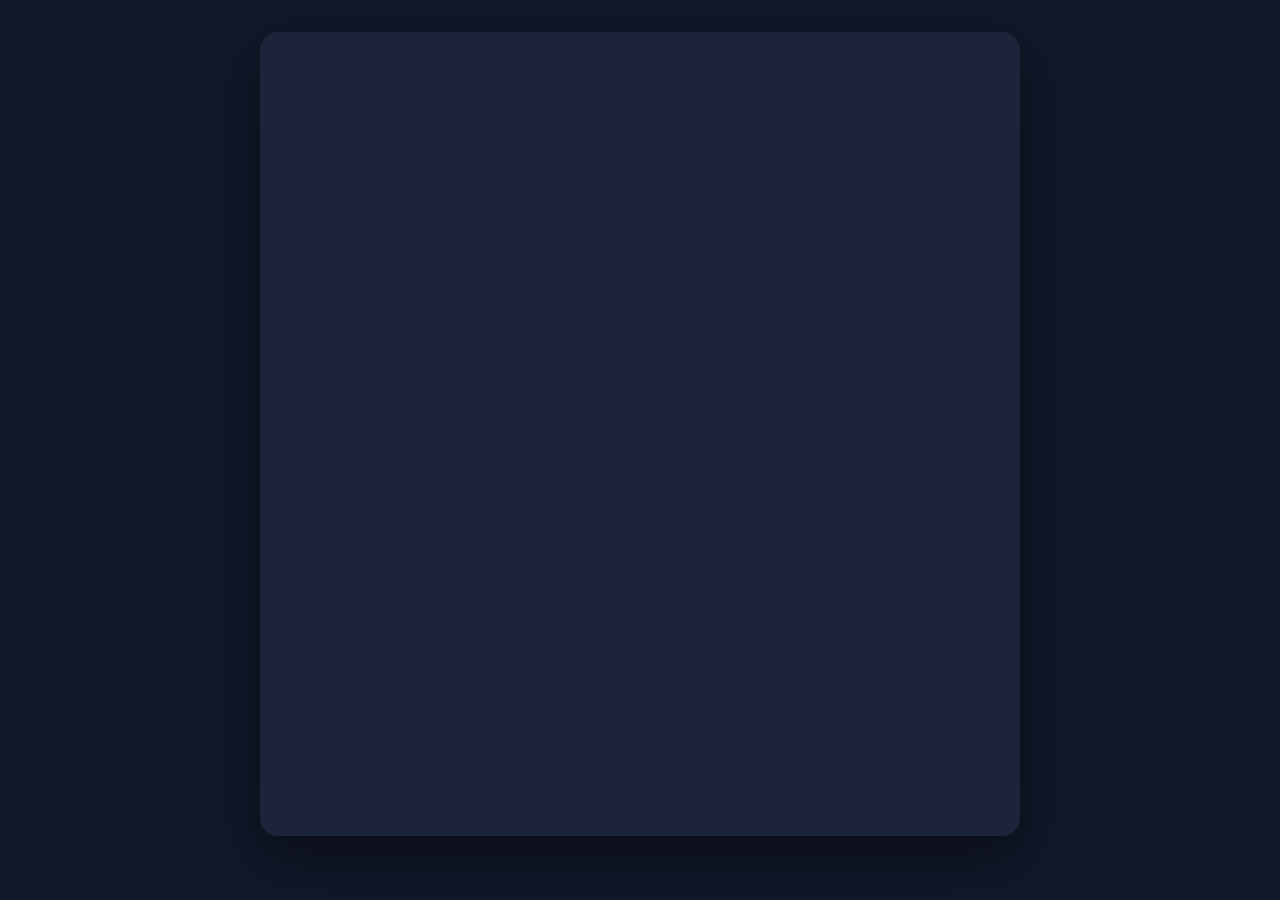
==== chapter-1.html @ 67556945 "stories" ====
<!DOCTYPE html>
<html lang="fr" translate="no">
<head>
<meta charset="UTF-8">
<meta name="viewport" content="width=device-width, initial-scale=1.0">
<meta name="google" content="notranslate">
<title>Chapitre 1 — Un nouveau départ | 60 jours de français</title>
<link rel="preconnect" href="https://fonts.googleapis.com">
<link href="https://fonts.googleapis.com/css2?family=Fraunces:wght@500;600&family=Lora:ital,wght@0,400;0,500;1,400&family=Inter:wght@400;500;600&display=swap" rel="stylesheet">
<link rel="stylesheet" href="engine.css">
</head>
<body>
<div class="sjf-root" id="sjf-root"></div>
<script src="engine.js"></script>
<script>
SJF.render(document.getElementById('sjf-root'), {
  number: 1,
  title: "Un nouveau départ",
  subtitle: "Élise arrive en France, valise à la main et cœur un peu inquiet.",
  nextChapterLabel: "Chapitre 2 — Dans la cuisine de Marie — arrive bientôt.",
  story: [
    {t:'p', fr:"Élise arrive à la gare de Beaune, une petite ville en France. Elle a une grande valise et un peu peur. Elle ne parle pas encore très bien français, mais elle veut essayer. Aujourd'hui, sa vie change.",
     en:"Élise arrives at the train station in Beaune, a small town in France. She has a big suitcase and a little fear. She doesn't speak French very well yet, but she wants to try. Today, her life changes."},
    {t:'p', fr:"Sur le quai, Lucas attend. Il est grand, il a les cheveux bruns, et il sourit tout de suite quand il voit Élise. Il court vers elle.",
     en:"On the platform, Lucas is waiting. He's tall, he has brown hair, and he smiles right away when he sees Élise. He runs toward her."},
    {t:'d', s:'Lucas', fr:"Tu es enfin là ! J'ai hâte de te voir depuis ce matin.", en:"You're finally here! I've been looking forward to seeing you since this morning."},
    {t:'d', s:'Élise', fr:"Moi aussi ! Le train était long, mais maintenant je suis contente.", en:"Me too! The train was long, but now I'm happy."},
    {t:'d', s:'Lucas', fr:"Tu es fatiguée ?", en:"Are you tired?"},
    {t:'d', s:'Élise', fr:"Un peu, mais ça va. Je suis surtout heureuse d'être ici, avec toi.", en:"A little, but it's okay. I'm mostly happy to be here, with you."},
    {t:'p', fr:"Ils s'embrassent, puis Lucas prend la valise d'Élise. Ils marchent ensemble vers la voiture. Il fait beau aujourd'hui, et le ciel est bleu.",
     en:"They hug, then Lucas takes Élise's suitcase. They walk together toward the car. The weather is nice today, and the sky is blue."},
    {t:'d', s:'Lucas', fr:"Alors, tu es prête pour rencontrer ma famille ce soir ?", en:"So, are you ready to meet my family tonight?"},
    {t:'d', s:'Élise', fr:"Je crois que oui... mais j'ai un peu peur. Je ne comprends pas toujours vite le français, et j'ai peur de faire des erreurs.", en:"I think so... but I'm a little scared. I don't always understand French quickly, and I'm afraid of making mistakes."},
    {t:'d', s:'Lucas', fr:"Ne t'inquiète pas. Ma famille est très gentille. Et moi, je suis là : je peux traduire si tu ne comprends pas.", en:"Don't worry. My family is very kind. And I'm here — I can translate if you don't understand."},
    {t:'d', s:'Élise', fr:"D'accord. Merci, tu es vraiment patient avec moi.", en:"Okay. Thank you, you're really patient with me."},
    {t:'p', fr:"Après vingt minutes de voiture, ils arrivent devant une petite maison avec un grand jardin. C'est la maison des parents de Lucas.",
     en:"After twenty minutes in the car, they arrive in front of a small house with a big garden. It's Lucas's parents' house."},
    {t:'d', s:'Marie', fr:"Ah, te voilà enfin ! Et voici Élise ! Bienvenue, ma chérie !", en:"Ah, there you are at last! And here's Élise! Welcome, dear!"},
    {t:'d', s:'Élise', fr:"Bonjour Madame... euh... merci beaucoup de m'inviter.", en:"Hello Madam... um... thank you so much for inviting me."},
    {t:'d', s:'Marie', fr:"Appelle-moi Marie, s'il te plaît ! Entre, entre, il fait froid dehors.", en:"Call me Marie, please! Come in, come in, it's cold outside."},
    {t:'p', fr:"Dans la maison, ça sent bon la cuisine. Marie a préparé un grand repas : du poulet, des légumes, et un gâteau au chocolat pour le dessert. Jean, le père de Lucas, est assis dans le salon. Il est calme, mais il sourit à Élise.",
     en:"Inside the house, the kitchen smells wonderful. Marie has prepared a big meal: chicken, vegetables, and a chocolate cake for dessert. Jean, Lucas's father, is sitting in the living room. He's quiet, but he smiles at Élise."},
    {t:'d', s:'Jean', fr:"Bonsoir, Élise. Bienvenue dans la famille.", en:"Good evening, Élise. Welcome to the family."},
    {t:'d', s:'Élise', fr:"Merci, Monsieur.", en:"Thank you, sir."},
    {t:'d', s:'Jean', fr:"Jean, s'il te plaît. Pas de « Monsieur » ici !", en:"Jean, please. No \"sir\" here!"},
    {t:'p', fr:"Emma, la petite sœur de Lucas, arrive en courant.", en:"Emma, Lucas's younger sister, comes running in."},
    {t:'d', s:'Emma', fr:"C'est toi, Élise ? Tu es plus jolie que sur les photos !", en:"Is that you, Élise? You're prettier than in the photos!"},
    {t:'d', s:'Élise (riant)', fr:"Merci, Emma !", en:"Thank you, Emma!"},
    {t:'d', s:'Emma', fr:"Tu parles bien français, pour une Américaine !", en:"You speak French well, for an American!"},
    {t:'d', s:'Lucas', fr:"Elle n'est pas américaine, Emma...", en:"She's not American, Emma..."},
    {t:'d', s:'Emma', fr:"Ah bon ? Alors tu viens d'où ?", en:"Oh really? So where are you from?"},
    {t:'d', s:'Élise', fr:"Je viens d'un autre pays, mais maintenant, j'habite ici, avec vous.", en:"I come from another country, but now, I live here, with you."},
    {t:'p', fr:"Tout le monde rit. Élise pense que sa nouvelle famille est vraiment sympa, même si elle a encore peur de faire des erreurs en français.",
     en:"Everyone laughs. Élise thinks her new family is really nice, even if she's still afraid of making mistakes in French."},
    {t:'d', s:'Thomas', fr:"Alors, Élise, tu sais faire la cuisine française ?", en:"So, Élise, do you know how to cook French food?"},
    {t:'d', s:'Élise', fr:"Pas encore ! Mais je veux apprendre.", en:"Not yet! But I want to learn."},
    {t:'d', s:'Thomas', fr:"Parfait ! Parce que Marie adore enseigner ses recettes.", en:"Perfect! Because Marie loves teaching her recipes."},
    {t:'d', s:'Marie', fr:"C'est vrai ! On peut cuisiner ensemble ce week-end, si tu veux.", en:"It's true! We can cook together this weekend, if you want."},
    {t:'d', s:'Élise', fr:"J'aimerais beaucoup, merci !", en:"I'd really like that, thank you!"},
    {t:'p', fr:"Après le dîner, tout le monde parle et rit autour de la table. Élise ne comprend pas chaque mot, mais elle comprend les sourires, et ça, c'est déjà beaucoup.",
     en:"After dinner, everyone talks and laughs around the table. Élise doesn't understand every word, but she understands the smiles, and that's already a lot."},
    {t:'p', fr:"Plus tard, dans la voiture, Lucas et Élise rentrent chez eux.", en:"Later, in the car, Lucas and Élise head home."},
    {t:'d', s:'Lucas', fr:"Alors, qu'est-ce que tu penses de ma famille ?", en:"So, what do you think of my family?"},
    {t:'d', s:'Élise', fr:"Je les trouve adorables. J'ai un peu de mal avec la langue, mais je suis très heureuse d'être ici.", en:"I find them lovely. I have a bit of trouble with the language, but I'm very happy to be here."},
    {t:'d', s:'Lucas', fr:"Tu vas apprendre vite, j'en suis sûr. Et je vais t'aider, chaque jour.", en:"You'll learn fast, I'm sure of it. And I'll help you, every day."},
    {t:'d', s:'Élise', fr:"Merci, Lucas. Je t'aime.", en:"Thank you, Lucas. I love you."},
    {t:'d', s:'Lucas', fr:"Moi aussi, je t'aime. Bienvenue chez toi.", en:"I love you too. Welcome home."},
    {t:'p', fr:"Le lendemain matin, Élise se réveille dans la maison de Lucas. Il fait déjà jour, et elle entend du bruit dans la cuisine.",
     en:"The next morning, Élise wakes up in Lucas's house. It's already light out, and she hears noise in the kitchen."},
    {t:'d', s:'Lucas', fr:"Bonjour ! Tu veux un café ?", en:"Good morning! Do you want a coffee?"},
    {t:'d', s:'Élise', fr:"Oui, merci. J'ai vraiment besoin d'un café ce matin !", en:"Yes, thanks. I really need a coffee this morning!"},
    {t:'p', fr:"Ils boivent leur café ensemble, assis dans la petite cuisine. Dehors, il fait beau, et le soleil brille déjà.",
     en:"They drink their coffee together, sitting in the small kitchen. Outside, the weather is nice, and the sun is already shining."},
    {t:'d', s:'Lucas', fr:"On a besoin de faire les courses aujourd'hui. Tu veux venir avec moi ?", en:"We need to go grocery shopping today. Do you want to come with me?"},
    {t:'d', s:'Élise', fr:"Oui, avec plaisir ! J'aime bien découvrir les magasins d'ici.", en:"Yes, gladly! I like discovering the shops around here."},
    {t:'p', fr:"Ils prennent la voiture et vont au marché. Élise trouve tout différent : les fruits, les légumes, même les odeurs. Mais elle trouve ça vraiment intéressant.",
     en:"They take the car and go to the market. Élise finds everything different: the fruits, the vegetables, even the smells. But she finds it really interesting."},
    {t:'d', s:'Lucas', fr:"Alors, qu'est-ce que tu penses du marché français ?", en:"So, what do you think of the French market?"},
    {t:'d', s:'Élise', fr:"J'adore ! C'est très différent des marchés chez moi, mais je trouve ça génial.", en:"I love it! It's very different from the markets back home, but I think it's great."},
    {t:'p', fr:"Après les courses, ils rentrent à la maison. Élise commence déjà à se sentir un peu plus chez elle. Elle pense : « Peut-être que soixante jours, ce n'est pas si long. »",
     en:"After the shopping, they head home. Élise already starts to feel a little more at home. She thinks: \"Maybe sixty days isn't so long after all.\""},
    {t:'p', fr:"C'est le premier jour d'une longue histoire — soixante jours pour apprendre à parler, à comprendre, et à aimer une nouvelle famille.",
     en:"It's the first day of a long story — sixty days to learn to speak, to understand, and to love a new family."}
  ];
});
</script>
</body>
</html>
---- engine.css ----
/* ===== 60 jours de français — Story Engine CSS ===== */
/* Shared by all 20 chapters. Never edit per-chapter. */

:root {
  --bg:      #1B2438;
  --panel:   #232D45;
  --panel-2: #2A3550;
  --ink:     #F2EAD8;
  --ink-dim: #B9C0D4;
  --gold:    #D4A93E;
  --wine:    #D46A52;
  --line:    rgba(242,234,216,0.14);
}

*, *::before, *::after { box-sizing: border-box; margin: 0; padding: 0; }

body {
  background: #12182a;
  display: flex;
  justify-content: center;
  padding: 32px 16px 64px;
  min-height: 100vh;
  font-family: 'Lora', Georgia, serif;
}

/* ── Root card ── */
.sjf-root {
  background: var(--bg);
  color: var(--ink);
  border-radius: 18px;
  width: 100%;
  max-width: 760px;
  overflow: hidden;
  box-shadow: 0 20px 60px rgba(0,0,0,0.45);
}

/* ── Header ── */
.sjf-head {
  padding: 36px 40px 28px;
  background: linear-gradient(180deg, #212B44 0%, #1B2438 100%);
  border-bottom: 1px solid var(--line);
  position: relative;
}
.sjf-eyebrow {
  font-family: 'Inter', sans-serif;
  font-size: 11px;
  letter-spacing: 0.16em;
  text-transform: uppercase;
  color: var(--gold);
  margin-bottom: 10px;
}
.sjf-title {
  font-family: 'Fraunces', Georgia, serif;
  font-size: 34px;
  font-weight: 600;
  color: var(--ink);
  margin-bottom: 4px;
}
.sjf-sub {
  font-style: italic;
  color: var(--ink-dim);
  font-size: 16px;
  margin-bottom: 20px;
}
.sjf-lamp {
  position: absolute;
  top: 34px; right: 40px;
  width: 34px; height: 34px;
  opacity: 0.85;
}
.sjf-dots { display: flex; gap: 6px; align-items: center; }
.sjf-dot {
  width: 7px; height: 7px; border-radius: 50%;
  background: rgba(242,234,216,0.18);
}
.sjf-dot.done { background: var(--gold); }
.sjf-dots-label {
  font-family: 'Inter', sans-serif;
  font-size: 10.5px;
  color: var(--ink-dim);
  margin-left: 8px;
  letter-spacing: 0.03em;
}

/* ── Audio bar ── */
.sjf-audiobar {
  display: flex;
  align-items: center;
  gap: 10px;
  padding: 12px 40px;
  background: var(--panel-2);
  border-bottom: 1px solid var(--line);
  flex-wrap: wrap;
}
.sjf-audiobar button {
  font-family: 'Inter', sans-serif;
  font-size: 12px;
  font-weight: 600;
  padding: 6px 14px;
  border-radius: 6px;
  border: 1px solid var(--line);
  cursor: pointer;
  background: var(--panel);
  color: var(--ink);
  transition: background 0.15s;
}
.sjf-audiobar button:hover { background: var(--bg); }
.sjf-rate-label {
  font-family: 'Inter', sans-serif;
  font-size: 12px;
  color: var(--ink-dim);
  margin-left: 8px;
}
.sjf-rate-select {
  font-family: 'Inter', sans-serif;
  font-size: 12px;
  background: var(--panel);
  color: var(--ink);
  border: 1px solid var(--line);
  border-radius: 4px;
  padding: 4px 6px;
  cursor: pointer;
}
.sjf-audionote {
  font-family: 'Inter', sans-serif;
  font-size: 11px;
  color: var(--ink-dim);
  width: 100%;
  margin-top: 2px;
}

/* ── Tabs ── */
.sjf-tabs {
  display: flex;
  gap: 4px;
  padding: 14px 40px 0;
  background: var(--bg);
}
.sjf-tab {
  font-family: 'Inter', sans-serif;
  font-size: 13px;
  padding: 9px 16px;
  border-radius: 8px 8px 0 0;
  cursor: pointer;
  color: var(--ink-dim);
  background: transparent;
  border: none;
  transition: color 0.15s;
}
.sjf-tab.active { color: var(--ink); background: var(--panel); }

/* ── Story body ── */
.sjf-body { background: var(--panel); padding: 30px 40px 10px; }
.sjf-pane { display: none; }
.sjf-pane.active { display: block; }

.sjf-p {
  margin-bottom: 16px;
  line-height: 1.75;
  font-size: 16.5px;
  color: var(--ink);
  position: relative;
}
.sjf-d {
  margin-bottom: 14px;
  line-height: 1.75;
  font-size: 16.5px;
  padding-left: 14px;
  border-left: 2px solid var(--line);
  position: relative;
}
.sjf-speaker {
  font-family: 'Inter', sans-serif;
  font-size: 11px;
  letter-spacing: 0.08em;
  text-transform: uppercase;
  color: var(--gold);
  display: block;
  margin-bottom: 3px;
}

/* Per-paragraph play button */
.sjf-play-line {
  background: none;
  border: none;
  cursor: pointer;
  font-size: 13px;
  color: var(--ink-dim);
  padding: 0 0 0 6px;
  vertical-align: middle;
  opacity: 0.6;
  transition: opacity 0.15s;
}
.sjf-play-line:hover { opacity: 1; }

/* Playing highlight */
.sjf-p.playing, .sjf-d.playing {
  background: rgba(212,169,62,0.08);
  border-radius: 4px;
}

/* Vocab highlight */
.voc {
  color: var(--wine);
  font-weight: 600;
  border-bottom: 1px dotted rgba(212,106,82,0.55);
  cursor: help;
}

/* ── Vocab recap ── */
.sjf-recap {
  background: var(--panel-2);
  padding: 26px 40px 34px;
  margin-top: 24px;
}
.sjf-recap h3 {
  font-family: 'Fraunces', Georgia, serif;
  font-size: 19px;
  color: var(--gold);
  font-weight: 600;
  margin-bottom: 4px;
}
.sjf-recap .hint {
  font-family: 'Inter', sans-serif;
  font-size: 12.5px;
  color: var(--ink-dim);
  margin-bottom: 16px;
}
.sjf-grid {
  display: grid;
  grid-template-columns: repeat(auto-fill, minmax(190px, 1fr));
  gap: 8px 16px;
}
.sjf-word {
  font-family: 'Inter', sans-serif;
  font-size: 13px;
  display: flex;
  justify-content: space-between;
  padding: 5px 0;
  border-bottom: 1px solid var(--line);
  color: var(--ink-dim);
}
.sjf-word b { color: var(--ink); font-weight: 600; }
.sjf-word .count { color: var(--gold); font-variant-numeric: tabular-nums; }

/* ── Footer note ── */
.sjf-note {
  font-family: 'Inter', sans-serif;
  font-size: 12px;
  color: var(--ink-dim);
  text-align: center;
  padding: 18px 40px 26px;
  background: var(--bg);
}

/* ── Responsive ── */
@media (max-width: 560px) {
  .sjf-head, .sjf-body, .sjf-recap, .sjf-audiobar, .sjf-tabs { padding-left: 22px; padding-right: 22px; }
  .sjf-title { font-size: 26px; }
}
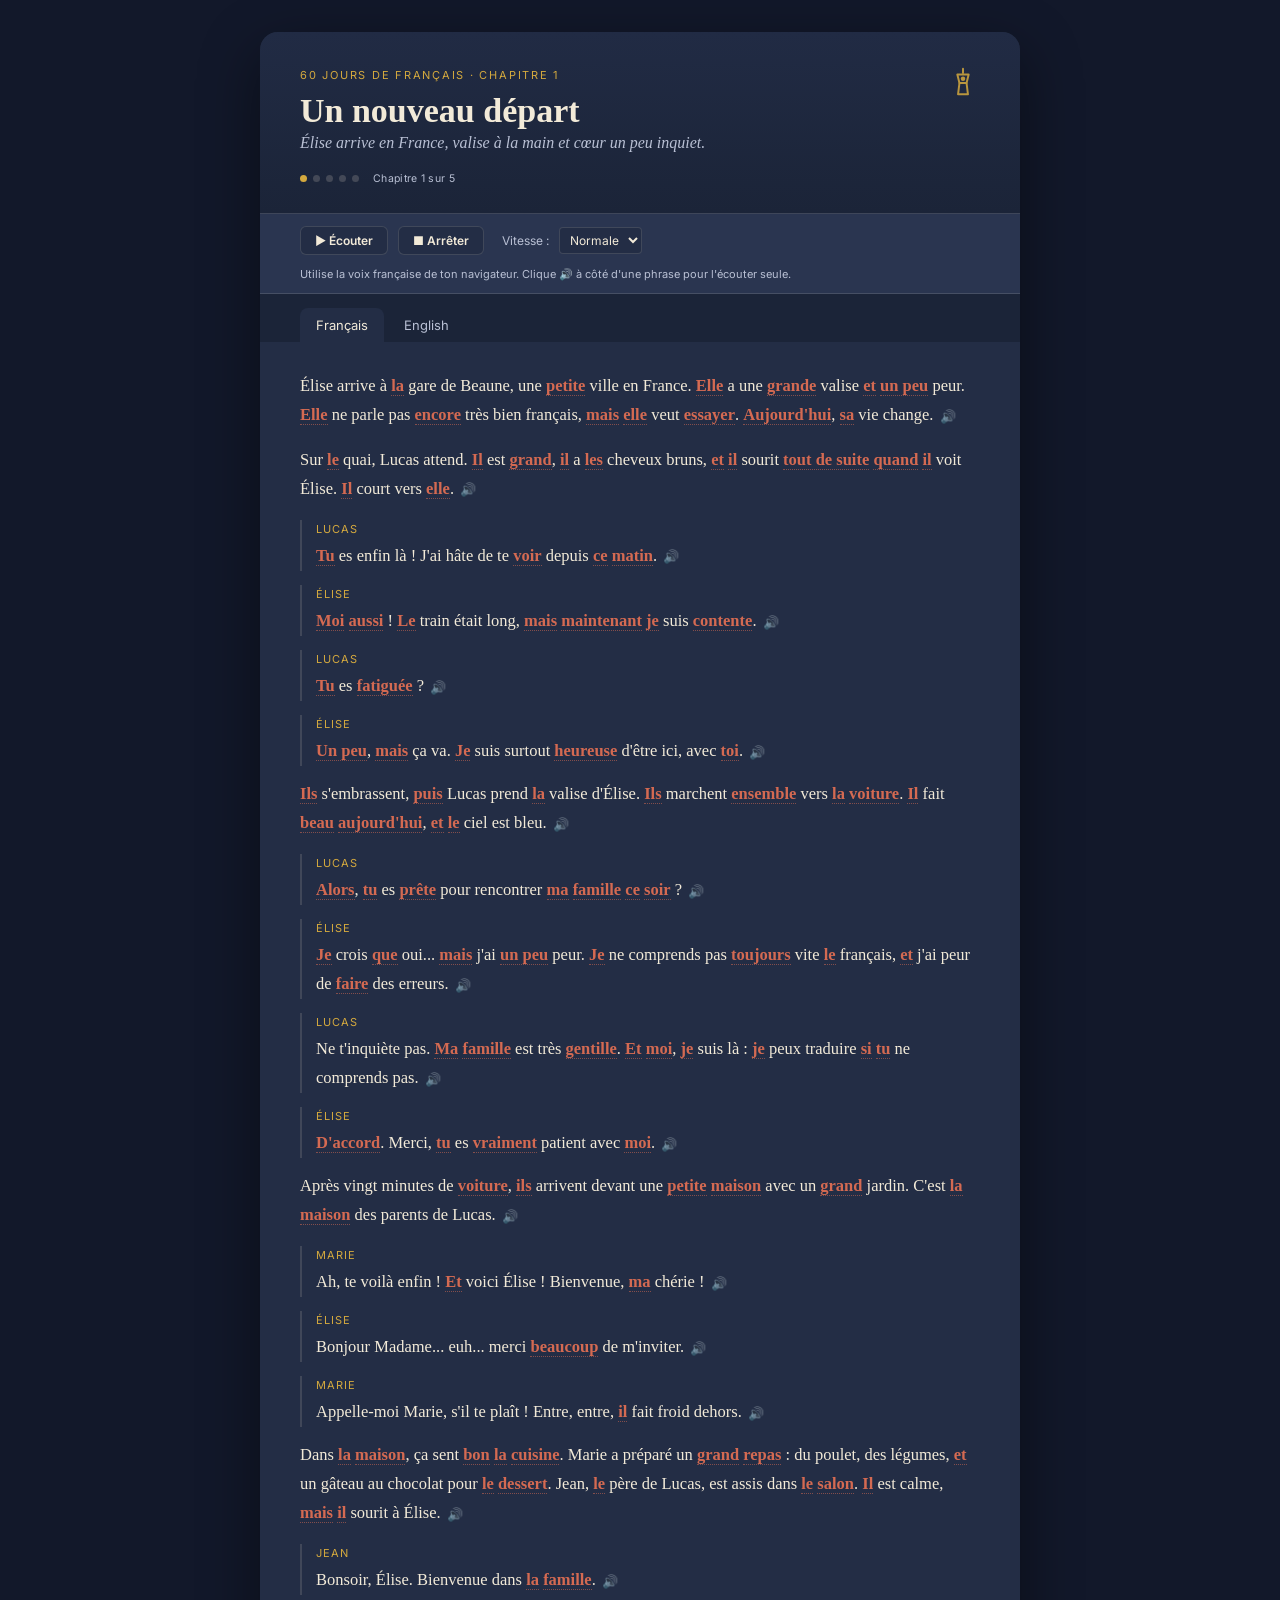
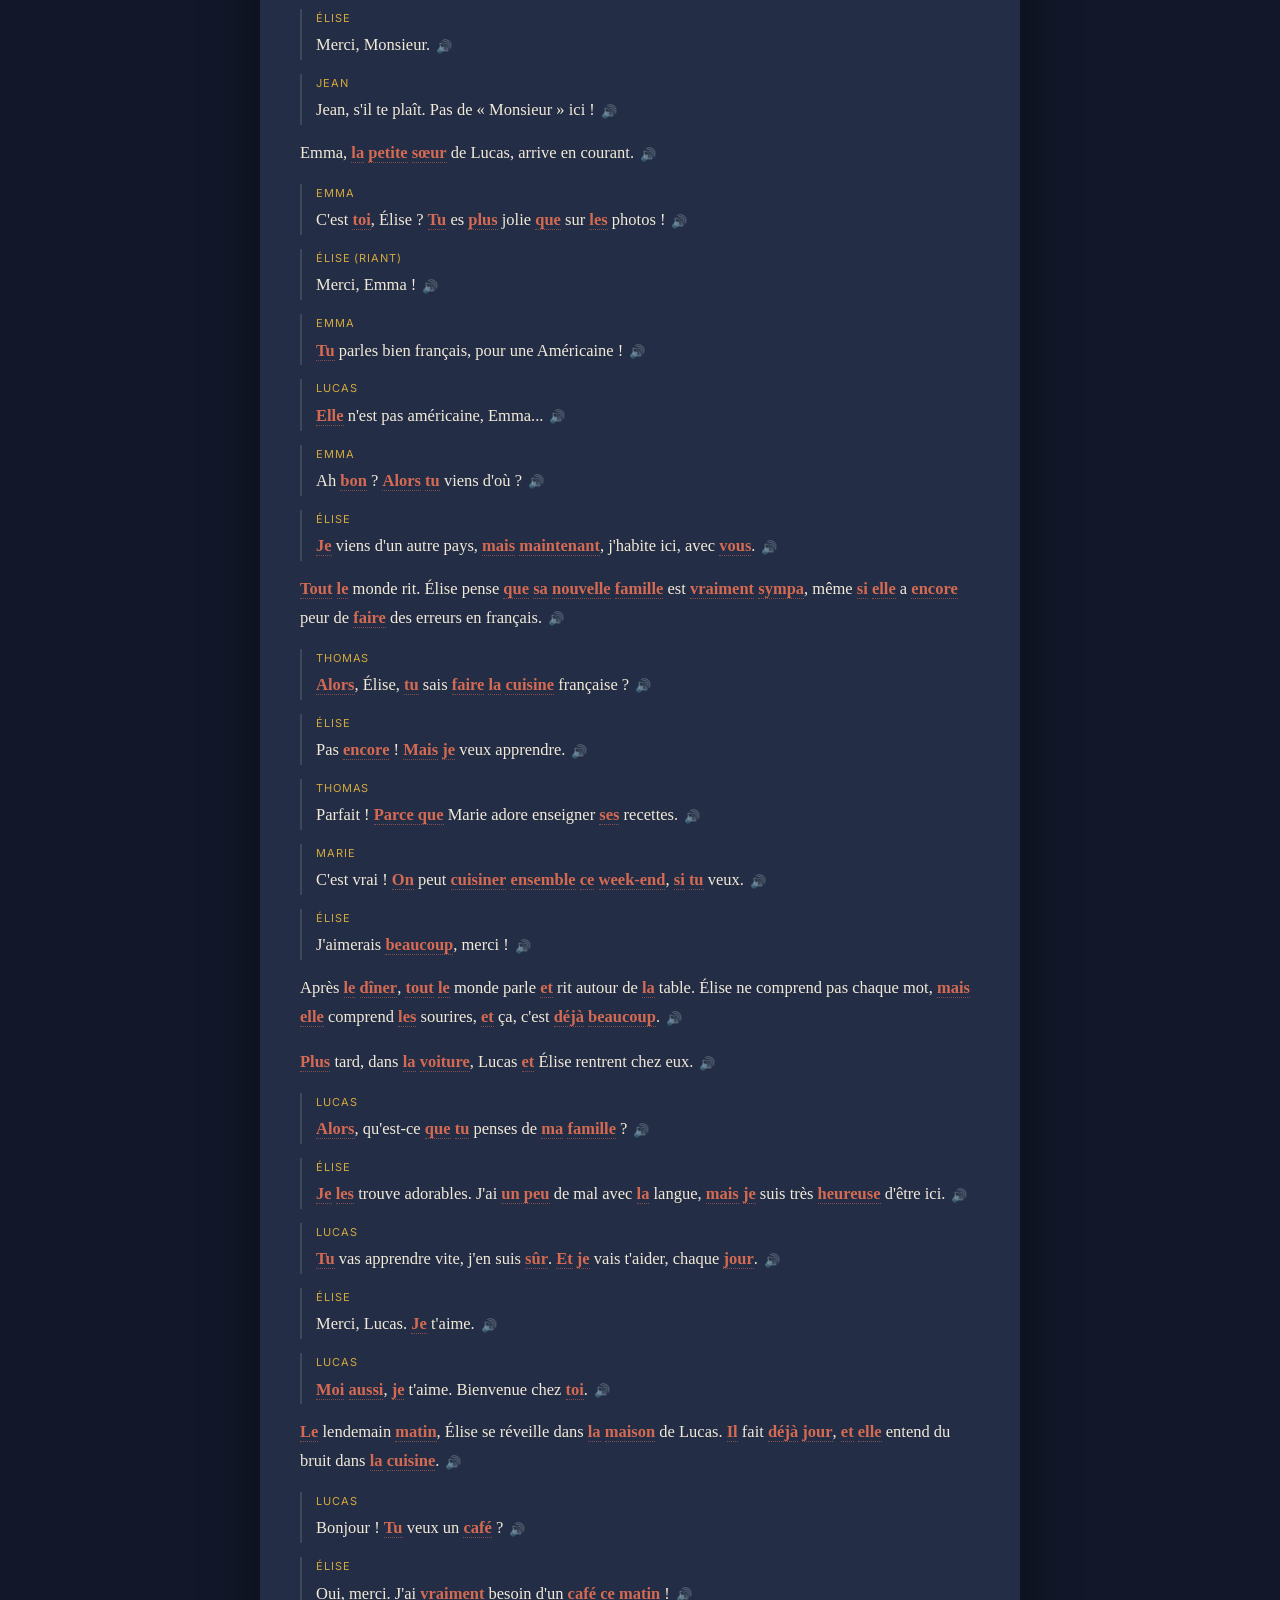
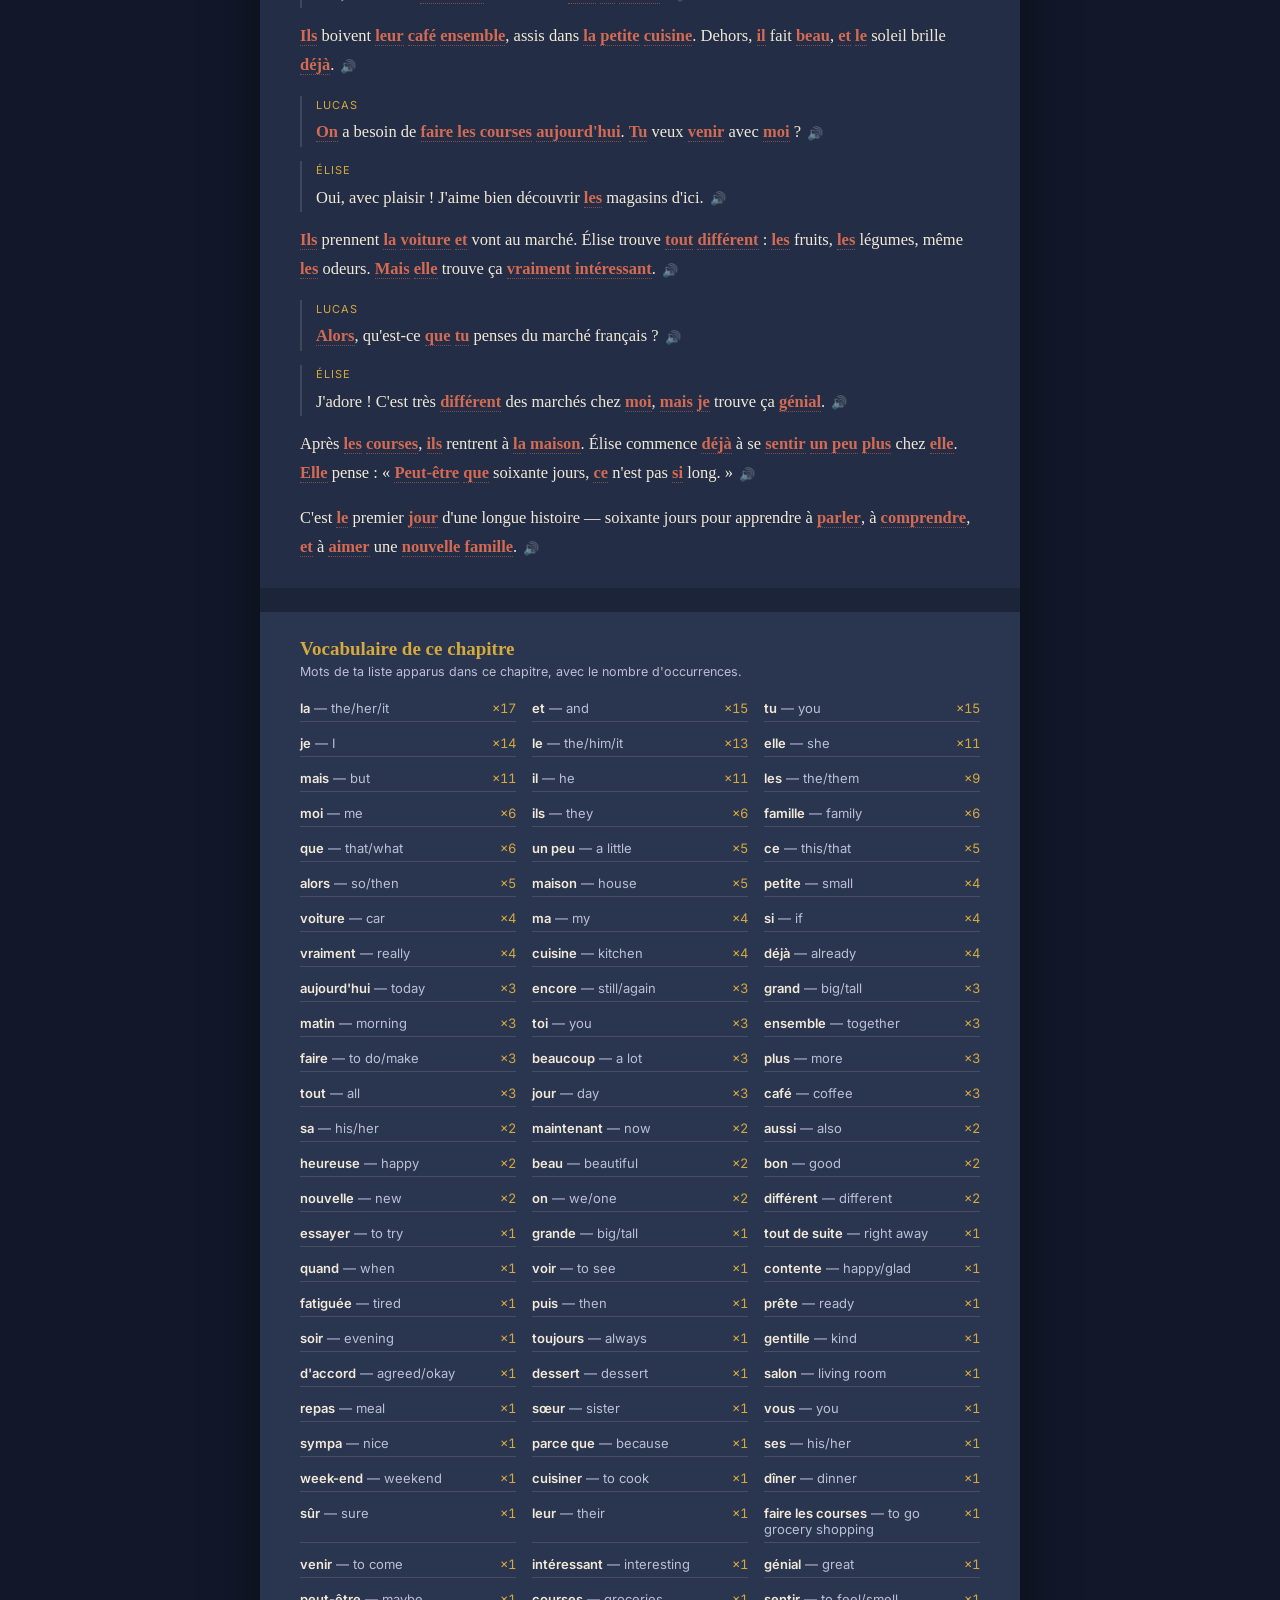
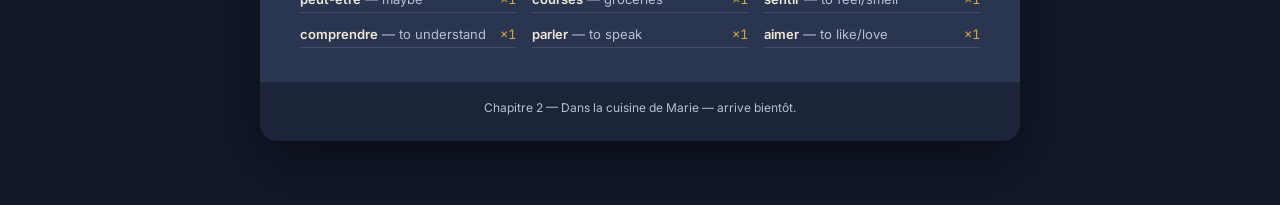
==== commit d9101c53: "Add files via upload" ====
--- a/chapter-1.html
+++ b/chapter-1.html
@@ -81,8 +81,8 @@
      en:"After the shopping, they head home. Élise already starts to feel a little more at home. She thinks: \"Maybe sixty days isn't so long after all.\""},
     {t:'p', fr:"C'est le premier jour d'une longue histoire — soixante jours pour apprendre à parler, à comprendre, et à aimer une nouvelle famille.",
      en:"It's the first day of a long story — sixty days to learn to speak, to understand, and to love a new family."}
-  ];
+  ]
 });
 </script>
 </body>
-</html>+</html>
